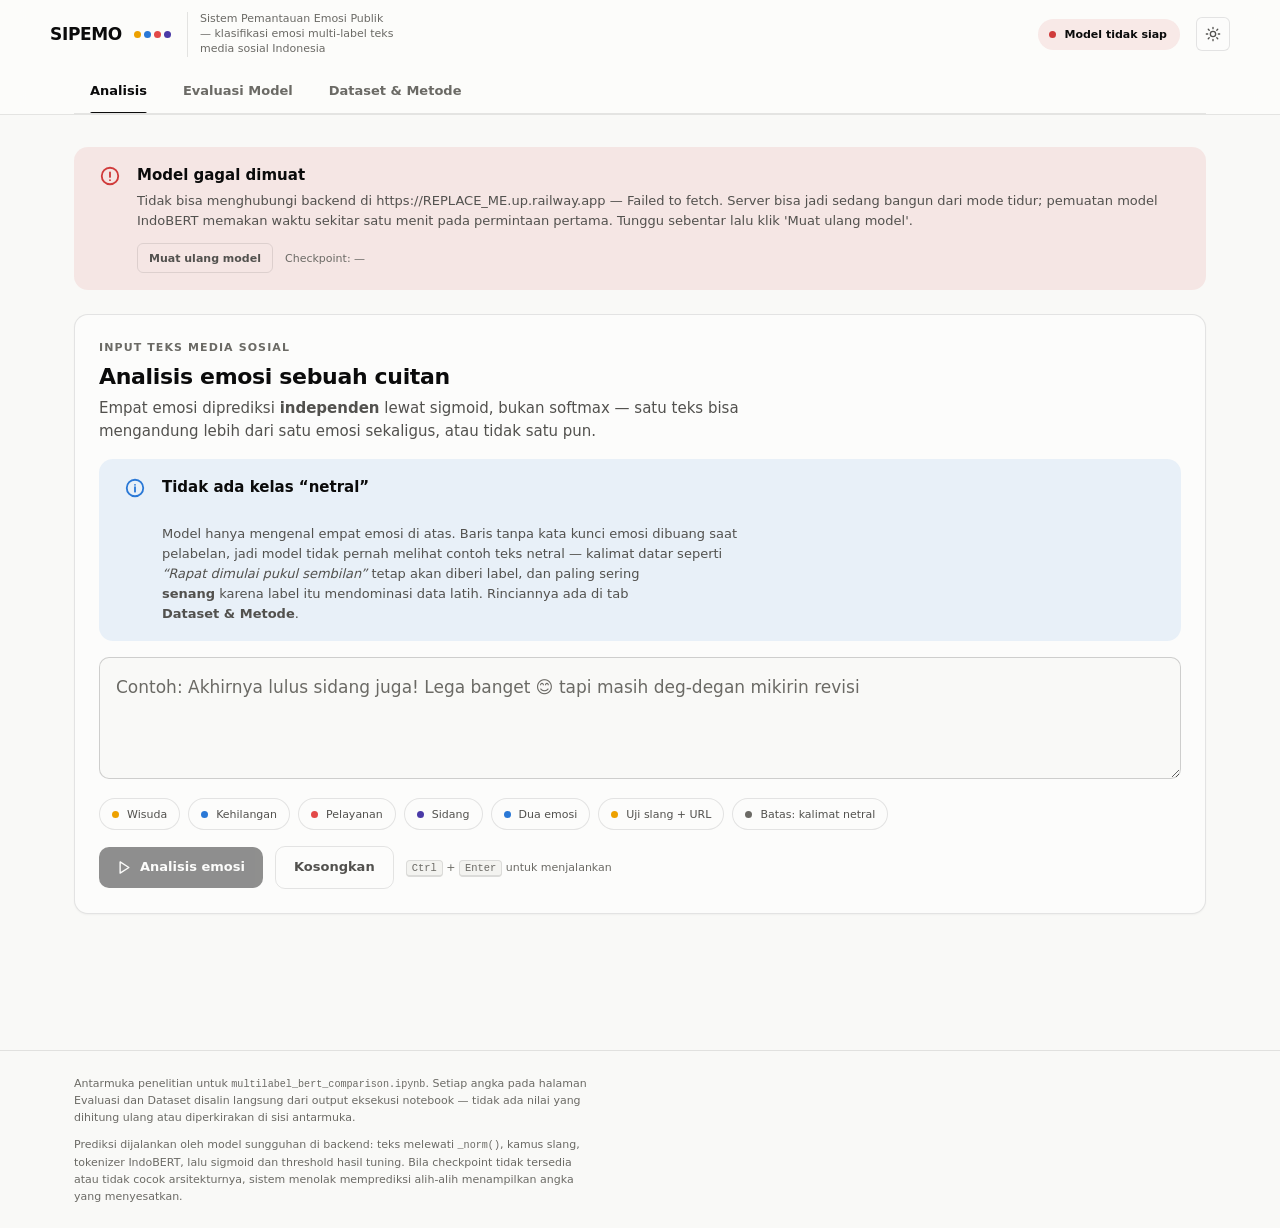
==== frontend/index.html @ a60c03de "Ganti mockup statis dengan sistem SIPEMO lengkap Repositori sebelumnya hanya berisi sipemo.html — mo" ====
<!DOCTYPE html>
<html lang="id" data-theme="">
<head>
<meta charset="UTF-8">
<meta name="viewport" content="width=device-width, initial-scale=1">
<title>SIPEMO — Sistem Pemantauan Emosi Publik</title>
<meta name="description" content="Klasifikasi emosi multi-label pada teks media sosial berbahasa Indonesia menggunakan IndoBERT-base.">
<!-- Path aset sengaja relatif. Di GitHub Pages situs ini tinggal di sub-path
     /klasifikasi-emosi/, sehingga "/css/tokens.css" akan menunjuk ke akar
     domain dan 404. Bentuk relatif benar di kedua tempat: dilayani uvicorn
     dari "/" maupun dari sub-path Pages. -->
<link rel="stylesheet" href="css/tokens.css">
<link rel="stylesheet" href="css/base.css">
<link rel="stylesheet" href="css/components.css">
<script>
  /* Terapkan tema tersimpan sebelum paint pertama untuk mencegah kedipan. */
  (function () {
    var t = localStorage.getItem("sipemo-theme");
    if (t === "light" || t === "dark") document.documentElement.dataset.theme = t;
  })();
</script>
</head>
<body>

<header class="app-header">
  <div class="wrap header-inner">
    <div class="brand">
      <span class="brand-name">SIPEMO</span>
      <span class="brand-dots" aria-hidden="true"><i></i><i></i><i></i><i></i></span>
    </div>
    <div class="brand-sub">Sistem Pemantauan Emosi Publik — klasifikasi emosi multi-label teks media sosial Indonesia</div>
    <div class="spacer"></div>
    <div class="status-chip" id="statusChip" data-state="loading" role="status" aria-live="polite">
      <span class="dot"></span><span>Memuat model…</span>
    </div>
    <button class="icon-btn theme-toggle" id="themeToggle" type="button" aria-label="Ganti tema terang / gelap">
      <svg class="sun" viewBox="0 0 24 24" fill="none" stroke="currentColor" stroke-width="2" stroke-linecap="round">
        <circle cx="12" cy="12" r="4"/><path d="M12 2v2M12 20v2M4.9 4.9l1.4 1.4M17.7 17.7l1.4 1.4M2 12h2M20 12h2M4.9 19.1l1.4-1.4M17.7 6.3l1.4-1.4"/>
      </svg>
      <svg class="moon" viewBox="0 0 24 24" fill="none" stroke="currentColor" stroke-width="2" stroke-linecap="round" stroke-linejoin="round">
        <path d="M21 12.8A9 9 0 1111.2 3a7 7 0 009.8 9.8z"/>
      </svg>
    </button>
  </div>
  <div class="wrap">
    <div class="tabs" role="tablist" aria-label="Bagian aplikasi">
      <button class="tab" role="tab" data-view="analyze" aria-selected="true" tabindex="0">Analisis</button>
      <button class="tab" role="tab" data-view="eval" aria-selected="false" tabindex="-1">Evaluasi Model</button>
      <button class="tab" role="tab" data-view="data" aria-selected="false" tabindex="-1">Dataset &amp; Metode</button>
    </div>
  </div>
</header>

<main class="app-main">
  <div class="wrap">

    <!-- ============ ANALISIS ============ -->
    <section class="view stack" data-view="analyze" role="tabpanel" aria-label="Analisis">

      <div id="modelBanner"></div>

      <div class="card composer">
        <div class="eyebrow">Input teks media sosial</div>
        <h1 class="card-title" style="font-size:var(--text-lg);margin:8px 0 6px">Analisis emosi sebuah cuitan</h1>
        <p class="lead" style="margin-bottom:16px">
          Empat emosi diprediksi <b>independen</b> lewat sigmoid, bukan softmax — satu teks bisa
          mengandung lebih dari satu emosi sekaligus, atau tidak satu pun.
        </p>

        <div class="banner" data-level="info" style="margin-bottom:16px">
          <svg class="banner-icon" viewBox="0 0 24 24" fill="none" stroke="currentColor" stroke-width="2" stroke-linecap="round" stroke-linejoin="round">
            <circle cx="12" cy="12" r="9"/><path d="M12 16v-5M12 8.5v.01"/>
          </svg>
          <div>
            <div class="banner-title">Tidak ada kelas “netral”</div>
            <div class="banner-body">
              Model hanya mengenal empat emosi di atas. Baris tanpa kata kunci emosi dibuang saat
              pelabelan, jadi model tidak pernah melihat contoh teks netral — kalimat datar seperti
              <i>“Rapat dimulai pukul sembilan”</i> tetap akan diberi label, dan paling sering
              <b>senang</b> karena label itu mendominasi data latih. Rinciannya ada di tab
              <b>Dataset &amp; Metode</b>.
            </div>
          </div>
        </div>

        <label class="visually-hidden" for="input">Teks yang akan dianalisis</label>
        <textarea id="input" placeholder="Contoh: Akhirnya lulus sidang juga! Lega banget 😊 tapi masih deg-degan mikirin revisi"></textarea>

        <div class="samples" id="samples" aria-label="Contoh teks"></div>

        <div class="composer-foot">
          <button class="btn" id="runBtn" type="button" disabled>
            <svg viewBox="0 0 24 24" fill="none" stroke="currentColor" stroke-width="2.2" stroke-linecap="round" stroke-linejoin="round"><path d="M5 3l14 9-14 9V3z"/></svg>
            Analisis emosi
          </button>
          <button class="btn btn-quiet" id="clearBtn" type="button">Kosongkan</button>
          <span class="hint"><kbd>Ctrl</kbd> + <kbd>Enter</kbd> untuk menjalankan</span>
        </div>
      </div>

      <div id="results" class="stack" hidden aria-live="polite"></div>
    </section>

    <!-- ============ EVALUASI ============ -->
    <section class="view stack" data-view="eval" role="tabpanel" aria-label="Evaluasi Model" hidden>
      <div id="evalView" class="stack"></div>
    </section>

    <!-- ============ DATASET ============ -->
    <section class="view stack" data-view="data" role="tabpanel" aria-label="Dataset dan Metode" hidden>
      <div id="dataView" class="stack"></div>
    </section>

  </div>
</main>

<footer class="app-footer">
  <div class="wrap stack" style="gap:10px">
    <p>
      Antarmuka penelitian untuk <code>multilabel_bert_comparison.ipynb</code>. Setiap angka pada
      halaman Evaluasi dan Dataset disalin langsung dari output eksekusi notebook — tidak ada nilai
      yang dihitung ulang atau diperkirakan di sisi antarmuka.
    </p>
    <p>
      Prediksi dijalankan oleh model sungguhan di backend: teks melewati <code>_norm()</code>,
      kamus slang, tokenizer IndoBERT, lalu sigmoid dan threshold hasil tuning. Bila checkpoint
      tidak tersedia atau tidak cocok arsitekturnya, sistem menolak memprediksi alih-alih menampilkan
      angka yang menyesatkan.
    </p>
  </div>
</footer>

<script type="module" src="js/main.js"></script>
</body>
</html>
---- frontend/css/tokens.css ----
/* ==========================================================================
   SIPEMO — design tokens
   Palet emosi diambil dari palet data-viz tervalidasi dan sudah lolos enam
   pemeriksaan (lightness band, chroma floor, separasi CVD, normal-vision
   floor, kontras) pada mode terang maupun gelap.

     senang  #eda100 / #c98500     sedih  #2a78d6 / #3987e5
     marah   #e34948 / #e66767     takut  #4a3aa7 / #9085e9

   Catatan kontras: pada surface terang, #eda100 berada di 2.11:1 (< 3:1).
   Aturan relief berlaku — setiap mark warna WAJIB didampingi label teks yang
   terlihat, dan tampilan tabel selalu tersedia. Jangan pernah memakai warna
   sebagai satu-satunya pembawa makna.

   Teks muted: --text-muted memakai nilai BERBEDA di terang (#6b6a65) dan gelap
   (#9c9a93), sama seperti --text-secondary. Sebelumnya keduanya memakai
   #898781 yang sama, sehingga teks 11px (.hint, .eyebrow, .tile-note, .sm-sub)
   turun ke 3.0–3.5:1 di mode terang — di bawah ambang WCAG AA 4.5:1 untuk teks
   kecil. Nilai sekarang diukur pada surface TERGELAP tiap tema, yaitu kasus
   terburuknya: 4.53:1 di atas #ebebe7 dan 4.97:1 di atas #2c2c2a.
   ========================================================================== */

:root {
  color-scheme: light;

  /* Permukaan & tinta */
  --surface-page: #f9f9f7;
  --surface-1: #fcfcfb;
  --surface-2: #f3f3f0;
  --surface-3: #ebebe7;
  --text-primary: #0b0b0b;
  --text-secondary: #52514e;
  /* Wajib disetel ulang per tema — lihat catatan "Teks muted" di kepala file. */
  --text-muted: #6b6a65;
  --grid: #e1e0d9;
  --axis: #c3c2b7;
  --border: rgba(11, 11, 11, 0.1);
  --border-strong: rgba(11, 11, 11, 0.18);
  --shadow-sm: 0 1px 2px rgba(11, 11, 11, 0.04);
  --shadow-md: 0 4px 16px -6px rgba(11, 11, 11, 0.14);
  --shadow-lg: 0 18px 48px -20px rgba(11, 11, 11, 0.28);

  /* Emosi */
  --c-senang: #eda100;
  --c-sedih: #2a78d6;
  --c-marah: #e34948;
  --c-takut: #4a3aa7;

  /* Slot kategorikal untuk chart satu-seri */
  --series-1: #2a78d6;

  /* Varian TEKS dari --series-1, untuk dipakai di atas --wash-accent.
     --series-1 sendiri dirancang sebagai warna MARK (batang, garis) yang
     ambangnya 3:1; dipakai sebagai teks 11px di atas wash biru ia hanya
     mencapai 3.84:1, di bawah AA 4.5:1. Nilai ini 5.77:1 di atas wash yang
     sama. Jangan pakai untuk mark — kontras antar-serinya berbeda. */
  --series-1-text: #1c5cab;

  /* Badge padat (mis. penanda "DILAYANI"). Dipisah dari --series-1 karena
     ambangnya beda: yang dinilai adalah teks DI DALAM badge. Memakai
     --series-1 langsung memberi putih-di-atas-#2a78d6 = 4.42:1 di terang dan
     3.64:1 di gelap, keduanya di bawah AA. */
  --badge-bg: #1c5cab;
  --badge-fg: #ffffff;

  /* Ramp sequential (biru) — dipakai pada intensitas tabel */
  --seq-100: #cde2fb;
  --seq-250: #86b6ef;
  --seq-400: #3987e5;
  --seq-550: #1c5cab;

  /* Status — tetap, tidak ikut tema, selalu berpasangan ikon + label */
  --status-good: #0ca30c;
  --status-warning: #fab219;
  --status-serious: #ec835a;
  --status-critical: #d03b3b;
  --status-good-text: #006300;

  /* Wash lembut untuk latar chip */
  --wash-good: rgba(12, 163, 12, 0.1);
  --wash-warning: rgba(250, 178, 25, 0.16);
  --wash-critical: rgba(208, 59, 59, 0.1);
  --wash-accent: rgba(42, 120, 214, 0.09);

  /* Tipografi — satu keluarga sans, tanpa display/serif */
  --font-sans: system-ui, -apple-system, "Segoe UI", Roboto, sans-serif;
  --font-mono: ui-monospace, "Cascadia Code", "SF Mono", Consolas, monospace;

  --text-xs: 0.6875rem;
  --text-sm: 0.8125rem;
  --text-base: 0.9375rem;
  --text-md: 1.0625rem;
  --text-lg: 1.375rem;
  --text-xl: 1.875rem;
  --text-hero: 2.75rem;

  /* Ritme spasi */
  --sp-1: 4px;
  --sp-2: 8px;
  --sp-3: 12px;
  --sp-4: 16px;
  --sp-5: 24px;
  --sp-6: 32px;
  --sp-7: 48px;
  --sp-8: 64px;

  --radius-sm: 6px;
  --radius: 10px;
  --radius-lg: 14px;
  --radius-xl: 20px;
  --radius-pill: 999px;

  --maxw: 1180px;
  --ease: cubic-bezier(0.22, 1, 0.36, 1);
}

/* Nilai gelap dideklarasikan di dua scope: media query menangani preferensi
   OS, scope [data-theme] menangani tombol toggle dan harus menang.
   Guard :not() membuat stempel "light" mengalahkan OS-dark. */
@media (prefers-color-scheme: dark) {
  :root:where(:not([data-theme="light"])) {
    color-scheme: dark;
    --surface-page: #0d0d0d;
    --surface-1: #1a1a19;
    --surface-2: #232322;
    --surface-3: #2c2c2a;
    --text-primary: #ffffff;
    --text-secondary: #c3c2b7;
    --text-muted: #9c9a93;
    --grid: #2c2c2a;
    --axis: #383835;
    --border: rgba(255, 255, 255, 0.1);
    --border-strong: rgba(255, 255, 255, 0.18);
    --shadow-sm: 0 1px 2px rgba(0, 0, 0, 0.4);
    --shadow-md: 0 4px 16px -6px rgba(0, 0, 0, 0.6);
    --shadow-lg: 0 18px 48px -20px rgba(0, 0, 0, 0.8);

    --c-senang: #c98500;
    --c-sedih: #3987e5;
    --c-marah: #e66767;
    --c-takut: #9085e9;
    --series-1: #3987e5;
    --series-1-text: #86b6ef;
  --badge-bg: #86b6ef;
  --badge-fg: #0b0b0b;

    --seq-100: #184f95;
    --seq-250: #1c5cab;
    --seq-400: #3987e5;
    --seq-550: #86b6ef;

    --status-good-text: #0ca30c;
    --wash-good: rgba(12, 163, 12, 0.16);
    --wash-warning: rgba(250, 178, 25, 0.14);
    --wash-critical: rgba(208, 59, 59, 0.16);
    --wash-accent: rgba(57, 135, 229, 0.14);
  }
}

:root[data-theme="dark"] {
  color-scheme: dark;
  --surface-page: #0d0d0d;
  --surface-1: #1a1a19;
  --surface-2: #232322;
  --surface-3: #2c2c2a;
  --text-primary: #ffffff;
  --text-secondary: #c3c2b7;
  --text-muted: #9c9a93;
  --grid: #2c2c2a;
  --axis: #383835;
  --border: rgba(255, 255, 255, 0.1);
  --border-strong: rgba(255, 255, 255, 0.18);
  --shadow-sm: 0 1px 2px rgba(0, 0, 0, 0.4);
  --shadow-md: 0 4px 16px -6px rgba(0, 0, 0, 0.6);
  --shadow-lg: 0 18px 48px -20px rgba(0, 0, 0, 0.8);

  --c-senang: #c98500;
  --c-sedih: #3987e5;
  --c-marah: #e66767;
  --c-takut: #9085e9;
  --series-1: #3987e5;
  --series-1-text: #86b6ef;
  --badge-bg: #86b6ef;
  --badge-fg: #0b0b0b;

  --seq-100: #184f95;
  --seq-250: #1c5cab;
  --seq-400: #3987e5;
  --seq-550: #86b6ef;

  --status-good-text: #0ca30c;
  --wash-good: rgba(12, 163, 12, 0.16);
  --wash-warning: rgba(250, 178, 25, 0.14);
  --wash-critical: rgba(208, 59, 59, 0.16);
  --wash-accent: rgba(57, 135, 229, 0.14);
}
---- frontend/css/base.css ----
/* ==========================================================================
   SIPEMO — reset, tipografi dasar, layout kerangka
   ========================================================================== */

*,
*::before,
*::after {
  box-sizing: border-box;
  margin: 0;
  padding: 0;
}

html {
  -webkit-text-size-adjust: 100%;
  scroll-behavior: smooth;
}

body {
  font-family: var(--font-sans);
  font-size: var(--text-base);
  line-height: 1.55;
  color: var(--text-primary);
  background: var(--surface-page);
  -webkit-font-smoothing: antialiased;
  -moz-osx-font-smoothing: grayscale;
  min-height: 100vh;
}

h1,
h2,
h3,
h4 {
  font-weight: 600;
  line-height: 1.2;
  letter-spacing: -0.015em;
}

button,
input,
textarea,
select {
  font: inherit;
  color: inherit;
}

button {
  cursor: pointer;
  background: none;
  border: none;
}

a {
  color: var(--series-1);
  text-underline-offset: 3px;
}

code,
kbd,
.mono {
  font-family: var(--font-mono);
  font-size: 0.92em;
}

:focus-visible {
  outline: 2px solid var(--series-1);
  outline-offset: 2px;
  border-radius: var(--radius-sm);
}

::selection {
  background: var(--wash-accent);
}

/* --------------------------------------------------------------------------
   Kerangka halaman
   -------------------------------------------------------------------------- */
.wrap {
  width: 100%;
  max-width: var(--maxw);
  margin: 0 auto;
  padding: 0 var(--sp-5);
}

.app-main {
  padding: var(--sp-6) 0 var(--sp-8);
}

.view[hidden] {
  display: none;
}

.stack {
  display: flex;
  flex-direction: column;
  gap: var(--sp-5);
}

.row {
  display: flex;
  align-items: center;
  gap: var(--sp-3);
  flex-wrap: wrap;
}

.spacer {
  margin-left: auto;
}

/* --------------------------------------------------------------------------
   Utilitas teks
   -------------------------------------------------------------------------- */
.eyebrow {
  font-size: var(--text-xs);
  font-weight: 600;
  text-transform: uppercase;
  letter-spacing: 0.1em;
  color: var(--text-muted);
}

.lead {
  color: var(--text-secondary);
  font-size: var(--text-base);
  max-width: 68ch;
}

.muted {
  color: var(--text-muted);
}

.secondary {
  color: var(--text-secondary);
}

.tnum {
  font-variant-numeric: tabular-nums;
}

.visually-hidden {
  position: absolute;
  width: 1px;
  height: 1px;
  padding: 0;
  overflow: hidden;
  clip: rect(0, 0, 0, 0);
  white-space: nowrap;
  border: 0;
}

@media (prefers-reduced-motion: reduce) {
  html {
    scroll-behavior: auto;
  }
  *,
  *::before,
  *::after {
    animation-duration: 0.001ms !important;
    animation-iteration-count: 1 !important;
    transition-duration: 0.001ms !important;
  }
}
---- frontend/css/components.css ----
/* ==========================================================================
   SIPEMO — komponen
   ========================================================================== */

/* --------------------------------------------------------------------------
   Header
   -------------------------------------------------------------------------- */
.app-header {
  position: sticky;
  top: 0;
  z-index: 40;
  background: color-mix(in srgb, var(--surface-1) 88%, transparent);
  backdrop-filter: saturate(1.6) blur(12px);
  border-bottom: 1px solid var(--border);
}

.header-inner {
  display: flex;
  align-items: center;
  gap: var(--sp-4);
  padding: var(--sp-3) 0;
  flex-wrap: wrap;
}

.brand {
  display: flex;
  align-items: center;
  gap: var(--sp-3);
}

.brand-name {
  font-size: var(--text-md);
  font-weight: 700;
  letter-spacing: -0.02em;
  line-height: 1;
}

.brand-dots {
  display: inline-flex;
  gap: 3px;
}

.brand-dots i {
  width: 7px;
  height: 7px;
  border-radius: 50%;
  display: block;
}
.brand-dots i:nth-child(1) { background: var(--c-senang); }
.brand-dots i:nth-child(2) { background: var(--c-sedih); }
.brand-dots i:nth-child(3) { background: var(--c-marah); }
.brand-dots i:nth-child(4) { background: var(--c-takut); }

.brand-sub {
  font-size: var(--text-xs);
  color: var(--text-muted);
  border-left: 1px solid var(--border);
  padding-left: var(--sp-3);
  line-height: 1.35;
  max-width: 30ch;
}

/* Chip status model — ikon + label, tidak pernah warna saja */
.status-chip {
  display: inline-flex;
  align-items: center;
  gap: var(--sp-2);
  padding: 6px 12px 6px 10px;
  border-radius: var(--radius-pill);
  border: 1px solid var(--border);
  background: var(--surface-2);
  font-size: var(--text-xs);
  font-weight: 600;
  min-height: 30px;
  white-space: nowrap;
}

.status-chip .dot {
  width: 7px;
  height: 7px;
  border-radius: 50%;
  flex: none;
  background: var(--text-muted);
}

.status-chip[data-state="ready"] { background: var(--wash-good); border-color: transparent; }
.status-chip[data-state="ready"] .dot { background: var(--status-good); }
.status-chip[data-state="loading"] .dot { background: var(--status-warning); animation: blink 1.4s ease-in-out infinite; }
.status-chip[data-state="error"] { background: var(--wash-critical); border-color: transparent; }
.status-chip[data-state="error"] .dot { background: var(--status-critical); }

@keyframes blink {
  0%, 100% { opacity: 1; }
  50% { opacity: 0.35; }
}

.icon-btn {
  width: 34px;
  height: 34px;
  display: inline-grid;
  place-items: center;
  border-radius: var(--radius-sm);
  border: 1px solid var(--border);
  background: var(--surface-1);
  color: var(--text-secondary);
  transition: background 0.15s, color 0.15s;
}
.icon-btn:hover { background: var(--surface-2); color: var(--text-primary); }
.icon-btn svg { width: 16px; height: 16px; }

.theme-toggle .moon { display: none; }
:root[data-theme="dark"] .theme-toggle .sun { display: none; }
:root[data-theme="dark"] .theme-toggle .moon { display: block; }
@media (prefers-color-scheme: dark) {
  :root:where(:not([data-theme="light"])) .theme-toggle .sun { display: none; }
  :root:where(:not([data-theme="light"])) .theme-toggle .moon { display: block; }
}

/* --------------------------------------------------------------------------
   Tab
   -------------------------------------------------------------------------- */
.tabs {
  display: flex;
  gap: var(--sp-1);
  border-bottom: 1px solid var(--border);
  overflow-x: auto;
  scrollbar-width: none;
}
.tabs::-webkit-scrollbar { display: none; }

.tab {
  position: relative;
  padding: var(--sp-3) var(--sp-4);
  font-size: var(--text-sm);
  font-weight: 550;
  color: var(--text-muted);
  white-space: nowrap;
  min-height: 44px;
  transition: color 0.15s;
}
.tab:hover { color: var(--text-primary); }
.tab[aria-selected="true"] { color: var(--text-primary); }
.tab[aria-selected="true"]::after {
  content: "";
  position: absolute;
  left: var(--sp-4);
  right: var(--sp-4);
  bottom: -1px;
  height: 2px;
  background: var(--text-primary);
  border-radius: 2px 2px 0 0;
}

/* --------------------------------------------------------------------------
   Kartu
   -------------------------------------------------------------------------- */
.card {
  background: var(--surface-1);
  border: 1px solid var(--border);
  border-radius: var(--radius-lg);
  padding: var(--sp-5);
  box-shadow: var(--shadow-sm);
}

.card-head {
  display: flex;
  align-items: flex-start;
  gap: var(--sp-3);
  margin-bottom: var(--sp-4);
  flex-wrap: wrap;
}

.card-title {
  font-size: var(--text-md);
  font-weight: 600;
}

.card-sub {
  font-size: var(--text-sm);
  color: var(--text-secondary);
  margin-top: 2px;
}

.grid-2 { display: grid; grid-template-columns: repeat(2, 1fr); gap: var(--sp-4); }
.grid-3 { display: grid; grid-template-columns: repeat(3, 1fr); gap: var(--sp-4); }
.grid-4 { display: grid; grid-template-columns: repeat(4, 1fr); gap: var(--sp-4); }

/* --------------------------------------------------------------------------
   Banner status
   -------------------------------------------------------------------------- */
.banner {
  display: flex;
  gap: var(--sp-4);
  padding: var(--sp-4) var(--sp-5);
  border-radius: var(--radius-lg);
  border: 1px solid var(--border);
  background: var(--surface-1);
  align-items: flex-start;
}
.banner[data-level="error"] { background: var(--wash-critical); border-color: transparent; }
.banner[data-level="warning"] { background: var(--wash-warning); border-color: transparent; }
.banner[data-level="info"] { background: var(--wash-accent); border-color: transparent; }

.banner-icon {
  flex: none;
  width: 22px;
  height: 22px;
  margin-top: 1px;
}
.banner[data-level="error"] .banner-icon { color: var(--status-critical); }
.banner[data-level="warning"] .banner-icon { color: var(--status-serious); }
.banner[data-level="info"] .banner-icon { color: var(--series-1); }

.banner-title { font-weight: 650; font-size: var(--text-base); margin-bottom: var(--sp-1); }
.banner-body { font-size: var(--text-sm); color: var(--text-secondary); white-space: pre-line; }
.banner-body code {
  background: var(--surface-2);
  padding: 1px 5px;
  border-radius: 4px;
  border: 1px solid var(--border);
}

/* --------------------------------------------------------------------------
   Input
   -------------------------------------------------------------------------- */
.composer textarea {
  width: 100%;
  min-height: 122px;
  resize: vertical;
  border: 1px solid var(--border-strong);
  border-radius: var(--radius);
  padding: var(--sp-4);
  font-size: var(--text-md);
  background: var(--surface-page);
  transition: border-color 0.15s, box-shadow 0.15s;
}
.composer textarea::placeholder { color: var(--text-muted); }
.composer textarea:focus {
  outline: none;
  border-color: var(--series-1);
  box-shadow: 0 0 0 3px var(--wash-accent);
}

.composer-foot {
  display: flex;
  align-items: center;
  gap: var(--sp-3);
  margin-top: var(--sp-4);
  flex-wrap: wrap;
}

.btn {
  display: inline-flex;
  align-items: center;
  gap: var(--sp-2);
  padding: 10px 18px;
  min-height: 40px;
  border-radius: var(--radius);
  font-size: var(--text-sm);
  font-weight: 600;
  background: var(--text-primary);
  color: var(--surface-1);
  transition: opacity 0.15s, transform 0.1s;
}
.btn:hover { opacity: 0.88; }
.btn:active { transform: translateY(1px); }
.btn:disabled { opacity: 0.45; cursor: not-allowed; transform: none; }
.btn svg { width: 15px; height: 15px; }

.btn-quiet {
  background: transparent;
  color: var(--text-secondary);
  border: 1px solid var(--border);
}
.btn-quiet:hover { background: var(--surface-2); color: var(--text-primary); opacity: 1; }

.btn-sm { padding: 5px 11px; min-height: 30px; font-size: var(--text-xs); border-radius: var(--radius-sm); }

.hint {
  font-size: var(--text-xs);
  color: var(--text-muted);
}
.hint kbd {
  background: var(--surface-2);
  border: 1px solid var(--border);
  border-bottom-width: 2px;
  border-radius: 4px;
  padding: 1px 5px;
  font-size: 0.95em;
}

.samples { display: flex; flex-wrap: wrap; gap: var(--sp-2); margin-top: var(--sp-3); }

.sample {
  display: inline-flex;
  align-items: center;
  gap: var(--sp-2);
  padding: 6px 12px;
  min-height: 32px;
  border-radius: var(--radius-pill);
  border: 1px solid var(--border);
  background: var(--surface-1);
  font-size: var(--text-xs);
  color: var(--text-secondary);
  transition: border-color 0.15s, color 0.15s, background 0.15s;
}
.sample:hover { border-color: var(--border-strong); color: var(--text-primary); background: var(--surface-2); }
.sample .swatch { width: 7px; height: 7px; border-radius: 50%; flex: none; }

/* --------------------------------------------------------------------------
   Hasil — verdict
   -------------------------------------------------------------------------- */
.verdict {
  display: flex;
  align-items: center;
  gap: var(--sp-5);
  flex-wrap: wrap;
  padding: var(--sp-4) var(--sp-5);
  border-radius: var(--radius-lg);
  background: var(--surface-2);
  border: 1px solid var(--border);
}

.verdict-labels { display: flex; gap: var(--sp-2); flex-wrap: wrap; }

.label-tag {
  display: inline-flex;
  align-items: center;
  gap: var(--sp-2);
  padding: 6px 13px 6px 10px;
  border-radius: var(--radius-pill);
  background: var(--surface-1);
  border: 1px solid var(--border);
  font-size: var(--text-sm);
  font-weight: 600;
  text-transform: capitalize;
}
.label-tag .swatch { width: 8px; height: 8px; border-radius: 50%; flex: none; }

.verdict-meta {
  margin-left: auto;
  text-align: right;
  font-size: var(--text-xs);
  color: var(--text-muted);
}
.verdict-meta b {
  display: block;
  font-size: var(--text-lg);
  font-weight: 650;
  color: var(--text-primary);
}

/* --------------------------------------------------------------------------
   Chart
   -------------------------------------------------------------------------- */
.chart-head {
  display: flex;
  align-items: flex-start;
  gap: var(--sp-3);
  margin-bottom: var(--sp-4);
  flex-wrap: wrap;
}

.chart-svg { display: block; width: 100%; height: auto; overflow: visible; }

.chart-grid-line { stroke: var(--grid); stroke-width: 1; shape-rendering: crispEdges; }
.chart-axis-line { stroke: var(--axis); stroke-width: 1; shape-rendering: crispEdges; }
.chart-tick {
  fill: var(--text-muted);
  font-size: 10.5px;
  font-family: var(--font-sans);
  font-variant-numeric: tabular-nums;
}
.chart-cat {
  fill: var(--text-secondary);
  font-size: 12px;
  font-family: var(--font-sans);
}
.chart-value {
  fill: var(--text-primary);
  font-size: 11.5px;
  font-weight: 600;
  font-family: var(--font-sans);
  font-variant-numeric: tabular-nums;
}
.chart-bar { transition: opacity 0.15s; }
.chart-hit { fill: transparent; cursor: default; }
.chart-row:hover .chart-bar { opacity: 0.82; }

/* Penanda threshold — garis solid, bukan putus-putus */
.thr-line { stroke: var(--text-primary); stroke-width: 1.5; opacity: 0.55; }
.thr-label {
  fill: var(--text-secondary);
  font-size: 10px;
  font-weight: 600;
  font-family: var(--font-sans);
}

.legend {
  display: flex;
  flex-wrap: wrap;
  gap: var(--sp-3);
  margin-top: var(--sp-3);
  font-size: var(--text-xs);
  color: var(--text-secondary);
}
.legend-item { display: inline-flex; align-items: center; gap: 6px; }
.legend-item .swatch { width: 9px; height: 9px; border-radius: 2px; flex: none; }

.chart-tooltip {
  position: fixed;
  z-index: 90;
  pointer-events: none;
  padding: 8px 11px;
  border-radius: var(--radius-sm);
  background: var(--surface-1);
  border: 1px solid var(--border-strong);
  box-shadow: var(--shadow-md);
  font-size: var(--text-xs);
  line-height: 1.5;
  max-width: 260px;
  opacity: 0;
  transition: opacity 0.12s;
}
.chart-tooltip[data-show="true"] { opacity: 1; }
.chart-tooltip .tt-title { font-weight: 650; margin-bottom: 2px; text-transform: capitalize; }
.chart-tooltip .tt-row { color: var(--text-secondary); font-variant-numeric: tabular-nums; }

.view-toggle { display: inline-flex; gap: 2px; padding: 2px; background: var(--surface-2); border-radius: var(--radius-sm); }
.view-toggle button {
  padding: 4px 11px;
  min-height: 28px;
  border-radius: 5px;
  font-size: var(--text-xs);
  font-weight: 600;
  color: var(--text-muted);
}
.view-toggle button[aria-pressed="true"] { background: var(--surface-1); color: var(--text-primary); box-shadow: var(--shadow-sm); }

.small-multiples { display: grid; grid-template-columns: repeat(2, 1fr); gap: var(--sp-5); }

.sm-title {
  font-size: var(--text-sm);
  font-weight: 600;
  margin-bottom: var(--sp-1);
  display: flex;
  align-items: center;
  gap: var(--sp-2);
  text-transform: capitalize;
}
.sm-title .swatch { width: 8px; height: 8px; border-radius: 50%; flex: none; }
.sm-sub { font-size: var(--text-xs); color: var(--text-muted); margin-bottom: var(--sp-3); }

/* --------------------------------------------------------------------------
   Tabel
   -------------------------------------------------------------------------- */
.table-wrap { overflow-x: auto; }

table.data {
  width: 100%;
  border-collapse: collapse;
  font-size: var(--text-sm);
  font-variant-numeric: tabular-nums;
}
table.data th,
table.data td {
  padding: 9px 12px;
  text-align: right;
  border-bottom: 1px solid var(--grid);
  white-space: nowrap;
}
table.data th:first-child,
table.data td:first-child { text-align: left; }
table.data thead th {
  font-size: var(--text-xs);
  font-weight: 600;
  color: var(--text-muted);
  text-transform: uppercase;
  letter-spacing: 0.05em;
  border-bottom-color: var(--axis);
}
table.data tbody tr:hover { background: var(--surface-2); }
table.data tbody tr[data-served="true"] { background: var(--wash-accent); }
table.data tbody tr[data-served="true"] td:first-child { font-weight: 650; }
table.data tbody tr:last-child td { border-bottom: none; }
table.data .best { font-weight: 650; }

.served-flag {
  display: inline-block;
  margin-left: var(--sp-2);
  padding: 1px 7px;
  border-radius: var(--radius-pill);
  background: var(--badge-bg);
  color: var(--badge-fg);
  font-size: 10px;
  font-weight: 600;
  letter-spacing: 0.02em;
}

/* --------------------------------------------------------------------------
   Stat tile
   -------------------------------------------------------------------------- */
.tile {
  padding: var(--sp-4);
  border-radius: var(--radius);
  background: var(--surface-2);
  border: 1px solid var(--border);
}
.tile-label {
  font-size: var(--text-xs);
  color: var(--text-muted);
  font-weight: 600;
  text-transform: uppercase;
  letter-spacing: 0.05em;
  margin-bottom: var(--sp-2);
}
/* Angka besar memakai figure proporsional, bukan tabular */
.tile-value { font-size: var(--text-xl); font-weight: 650; line-height: 1; letter-spacing: -0.02em; }
.tile-note { font-size: var(--text-xs); color: var(--text-muted); margin-top: var(--sp-2); }

.hero-figure {
  font-size: var(--text-hero);
  font-weight: 680;
  line-height: 1;
  letter-spacing: -0.03em;
}

/* --------------------------------------------------------------------------
   Jejak pipeline
   -------------------------------------------------------------------------- */
.pipeline { display: flex; flex-direction: column; gap: 0; }

.pstep {
  display: grid;
  grid-template-columns: 26px 1fr;
  gap: var(--sp-3);
  padding: var(--sp-3) 0;
  border-bottom: 1px solid var(--grid);
}
.pstep:last-child { border-bottom: none; }

.pstep-idx {
  width: 22px;
  height: 22px;
  border-radius: var(--radius-sm);
  display: grid;
  place-items: center;
  font-size: 10.5px;
  font-weight: 700;
  background: var(--surface-3);
  color: var(--text-secondary);
  font-variant-numeric: tabular-nums;
}
.pstep[data-changed="true"] .pstep-idx { background: var(--text-primary); color: var(--surface-1); }

.pstep-name { font-size: var(--text-sm); font-weight: 600; display: flex; align-items: center; gap: var(--sp-2); flex-wrap: wrap; }
.pstep-rule { font-family: var(--font-mono); font-size: var(--text-xs); color: var(--text-muted); font-weight: 400; }
.pstep-noop { font-size: var(--text-xs); color: var(--text-muted); font-weight: 500; }

.pstep-text {
  margin-top: 6px;
  font-family: var(--font-mono);
  font-size: var(--text-xs);
  line-height: 1.65;
  color: var(--text-secondary);
  background: var(--surface-2);
  border: 1px solid var(--border);
  border-radius: var(--radius-sm);
  padding: 7px 10px;
  word-break: break-word;
  white-space: pre-wrap;
}
.pstep-text:empty::before { content: "(kosong)"; color: var(--text-muted); font-style: italic; }

.pills { display: flex; flex-wrap: wrap; gap: 5px; }

.pill {
  font-family: var(--font-mono);
  font-size: var(--text-xs);
  padding: 3px 8px;
  border-radius: var(--radius-sm);
  background: var(--surface-2);
  border: 1px solid var(--border);
  color: var(--text-secondary);
}
.pill[data-kind="sub"] { background: var(--wash-accent); border-color: transparent; color: var(--series-1-text); font-weight: 600; }
.pill[data-kind="special"] { background: var(--surface-3); color: var(--text-muted); }
.pill[data-kind="cont"] { opacity: 0.72; }

.glyph-map { display: flex; flex-wrap: wrap; gap: var(--sp-2); }
.glyph-item {
  display: inline-flex;
  align-items: center;
  gap: var(--sp-2);
  padding: 5px 11px 5px 9px;
  border-radius: var(--radius-sm);
  background: var(--surface-2);
  border: 1px solid var(--border);
  font-size: var(--text-xs);
}
.glyph-item .g { font-size: 17px; line-height: 1; }
.glyph-item .arrow { color: var(--text-muted); }
.glyph-item .lab { font-weight: 650; text-transform: capitalize; }
.glyph-item[data-hit="false"] .lab { color: var(--text-muted); font-weight: 500; font-style: italic; }

.empty-note {
  font-size: var(--text-xs);
  color: var(--text-muted);
  font-style: italic;
  padding: var(--sp-3) 0;
}

/* --------------------------------------------------------------------------
   Matriks fusi
   -------------------------------------------------------------------------- */
table.fusion { width: 100%; border-collapse: collapse; font-size: var(--text-sm); }
table.fusion th, table.fusion td { padding: 10px 12px; border-bottom: 1px solid var(--grid); text-align: center; }
table.fusion th:first-child, table.fusion td:first-child { text-align: left; }
table.fusion thead th {
  font-size: var(--text-xs);
  color: var(--text-muted);
  font-weight: 600;
  text-transform: uppercase;
  letter-spacing: 0.05em;
  border-bottom-color: var(--axis);
}
table.fusion tbody tr:last-child td { border-bottom: none; }
table.fusion .lab-cell { display: inline-flex; align-items: center; gap: var(--sp-2); font-weight: 600; text-transform: capitalize; }
table.fusion .lab-cell .swatch { width: 8px; height: 8px; border-radius: 50%; flex: none; }
table.fusion .prob-cell { font-variant-numeric: tabular-nums; text-align: right; }

.bit {
  display: inline-grid;
  place-items: center;
  width: 24px;
  height: 24px;
  border-radius: var(--radius-sm);
  font-size: var(--text-xs);
  font-weight: 700;
  font-variant-numeric: tabular-nums;
  background: var(--surface-2);
  color: var(--text-muted);
  border: 1px solid var(--border);
}
.bit[data-on="1"] { background: var(--wash-good); color: var(--status-good-text); border-color: transparent; }
.bit[data-fused="1"] { background: var(--text-primary); color: var(--surface-1); border-color: transparent; }

.formula {
  font-family: var(--font-mono);
  font-size: var(--text-xs);
  color: var(--text-secondary);
  background: var(--surface-2);
  border: 1px solid var(--border);
  border-radius: var(--radius-sm);
  padding: 9px 12px;
  margin-top: var(--sp-4);
}

/* --------------------------------------------------------------------------
   Caveat
   -------------------------------------------------------------------------- */
.caveat {
  display: flex;
  gap: var(--sp-3);
  padding: var(--sp-4);
  border-radius: var(--radius);
  background: var(--surface-2);
  border: 1px solid var(--border);
}
.caveat-mark { flex: none; width: 18px; height: 18px; margin-top: 2px; }
.caveat[data-level="high"] .caveat-mark { color: var(--status-critical); }
.caveat[data-level="medium"] .caveat-mark { color: var(--status-serious); }
.caveat-title { font-weight: 650; font-size: var(--text-sm); margin-bottom: 3px; }
.caveat-body { font-size: var(--text-sm); color: var(--text-secondary); }

/* --------------------------------------------------------------------------
   Skeleton & footer
   -------------------------------------------------------------------------- */
.is-stale { opacity: 0.45; transition: opacity 0.2s; }

.spinner {
  width: 15px;
  height: 15px;
  border: 2px solid currentColor;
  border-right-color: transparent;
  border-radius: 50%;
  animation: spin 0.7s linear infinite;
}
@keyframes spin { to { transform: rotate(360deg); } }

.app-footer {
  border-top: 1px solid var(--border);
  margin-top: var(--sp-7);
  padding: var(--sp-5) 0;
  font-size: var(--text-xs);
  color: var(--text-muted);
}
.app-footer .row { align-items: flex-start; }
.app-footer p { max-width: 74ch; }

/* --------------------------------------------------------------------------
   Responsif
   -------------------------------------------------------------------------- */
@media (max-width: 900px) {
  .grid-4 { grid-template-columns: repeat(2, 1fr); }
  .grid-3 { grid-template-columns: 1fr; }
  .small-multiples { grid-template-columns: 1fr; }
  .brand-sub { display: none; }
}

@media (max-width: 640px) {
  .wrap { padding: 0 var(--sp-4); }
  .grid-2, .grid-4 { grid-template-columns: 1fr; }
  .card { padding: var(--sp-4); }
  .verdict-meta { margin-left: 0; text-align: left; }
  .hero-figure { font-size: var(--text-xl); }
}

@media print {
  .app-header, .tabs, .composer-foot, .view-toggle, .app-footer { display: none; }
  .view[hidden] { display: block !important; }
  .card { break-inside: avoid; box-shadow: none; }
}
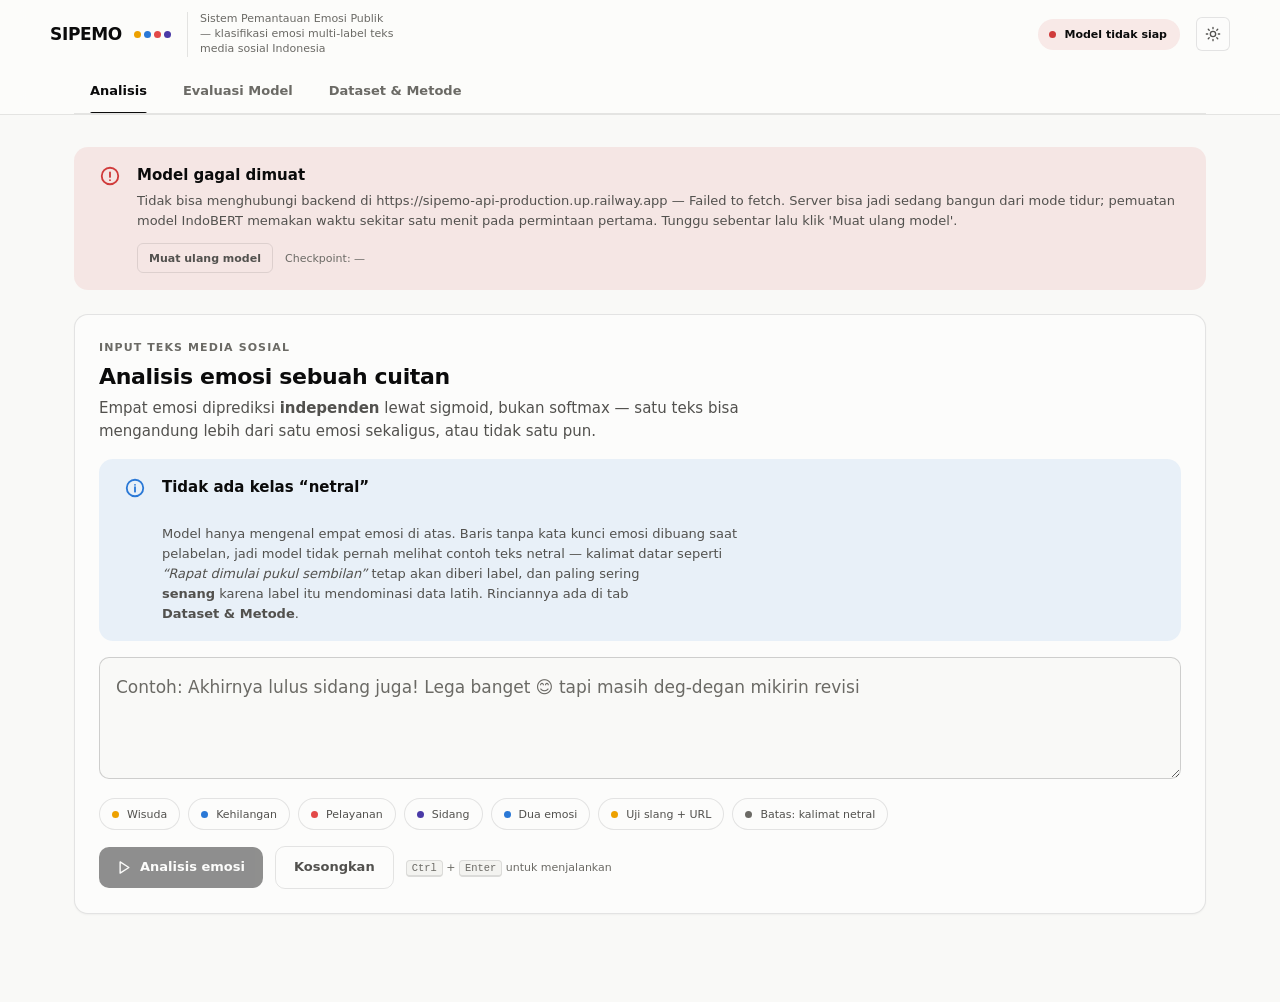
==== commit 3276c7f4: "Hapus footer antarmuka Dua paragraf penjelasan di footer dibuang atas permintaan. Elemen <footer> ik" ====
--- a/frontend/index.html
+++ b/frontend/index.html
@@ -114,22 +114,6 @@
   </div>
 </main>
 
-<footer class="app-footer">
-  <div class="wrap stack" style="gap:10px">
-    <p>
-      Antarmuka penelitian untuk <code>multilabel_bert_comparison.ipynb</code>. Setiap angka pada
-      halaman Evaluasi dan Dataset disalin langsung dari output eksekusi notebook — tidak ada nilai
-      yang dihitung ulang atau diperkirakan di sisi antarmuka.
-    </p>
-    <p>
-      Prediksi dijalankan oleh model sungguhan di backend: teks melewati <code>_norm()</code>,
-      kamus slang, tokenizer IndoBERT, lalu sigmoid dan threshold hasil tuning. Bila checkpoint
-      tidak tersedia atau tidak cocok arsitekturnya, sistem menolak memprediksi alih-alih menampilkan
-      angka yang menyesatkan.
-    </p>
-  </div>
-</footer>
-
 <script type="module" src="js/main.js"></script>
 </body>
 </html>
--- a/frontend/css/components.css
+++ b/frontend/css/components.css
@@ -674,7 +674,7 @@
 .caveat-body { font-size: var(--text-sm); color: var(--text-secondary); }
 
 /* --------------------------------------------------------------------------
-   Skeleton & footer
+   Skeleton
    -------------------------------------------------------------------------- */
 .is-stale { opacity: 0.45; transition: opacity 0.2s; }
 
@@ -688,16 +688,6 @@
 }
 @keyframes spin { to { transform: rotate(360deg); } }
 
-.app-footer {
-  border-top: 1px solid var(--border);
-  margin-top: var(--sp-7);
-  padding: var(--sp-5) 0;
-  font-size: var(--text-xs);
-  color: var(--text-muted);
-}
-.app-footer .row { align-items: flex-start; }
-.app-footer p { max-width: 74ch; }
-
 /* --------------------------------------------------------------------------
    Responsif
    -------------------------------------------------------------------------- */
@@ -717,7 +707,7 @@
 }
 
 @media print {
-  .app-header, .tabs, .composer-foot, .view-toggle, .app-footer { display: none; }
+  .app-header, .tabs, .composer-foot, .view-toggle { display: none; }
   .view[hidden] { display: block !important; }
   .card { break-inside: avoid; box-shadow: none; }
 }
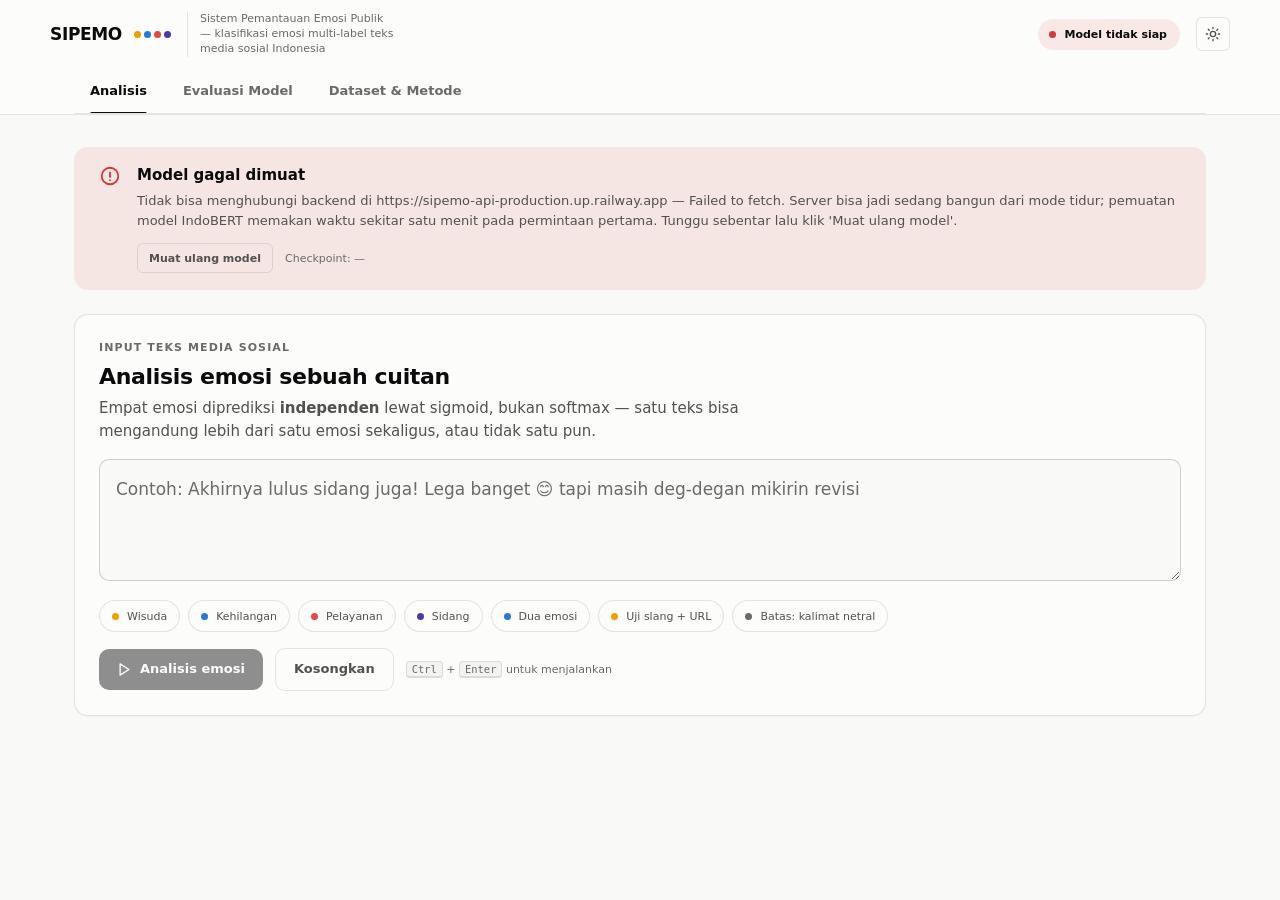
==== commit 5dd241e7: "Hapus kotak informasi "Tidak ada kelas netral" Penjelasan yang sama sudah tersedia di tab Dataset & " ====
--- a/frontend/index.html
+++ b/frontend/index.html
@@ -67,22 +67,6 @@
           mengandung lebih dari satu emosi sekaligus, atau tidak satu pun.
         </p>
 
-        <div class="banner" data-level="info" style="margin-bottom:16px">
-          <svg class="banner-icon" viewBox="0 0 24 24" fill="none" stroke="currentColor" stroke-width="2" stroke-linecap="round" stroke-linejoin="round">
-            <circle cx="12" cy="12" r="9"/><path d="M12 16v-5M12 8.5v.01"/>
-          </svg>
-          <div>
-            <div class="banner-title">Tidak ada kelas “netral”</div>
-            <div class="banner-body">
-              Model hanya mengenal empat emosi di atas. Baris tanpa kata kunci emosi dibuang saat
-              pelabelan, jadi model tidak pernah melihat contoh teks netral — kalimat datar seperti
-              <i>“Rapat dimulai pukul sembilan”</i> tetap akan diberi label, dan paling sering
-              <b>senang</b> karena label itu mendominasi data latih. Rinciannya ada di tab
-              <b>Dataset &amp; Metode</b>.
-            </div>
-          </div>
-        </div>
-
         <label class="visually-hidden" for="input">Teks yang akan dianalisis</label>
         <textarea id="input" placeholder="Contoh: Akhirnya lulus sidang juga! Lega banget 😊 tapi masih deg-degan mikirin revisi"></textarea>
 
